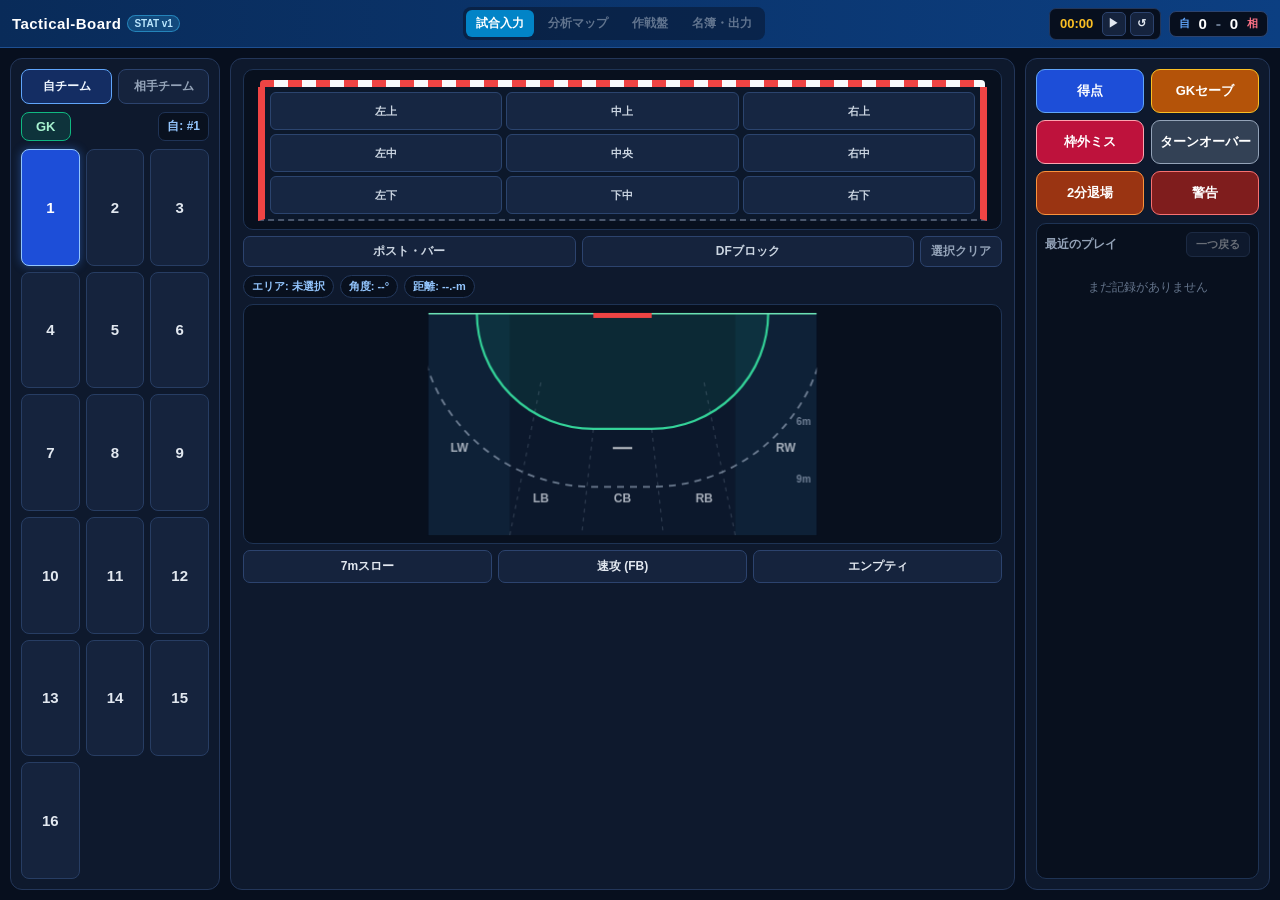
==== stat-test/index.html @ 08803226 "Update index.html" ====
<!DOCTYPE html>
<html lang="ja">
<head>
    <meta charset="UTF-8">
    <meta name="viewport" content="width=device-width, initial-scale=1.0, maximum-scale=1.0, user-scalable=no">
    <title>Tactical-Board STAT (Step 1)</title>
    <link rel="stylesheet" href="style.css?v=2">
</head>
<body>
    <!-- 上部ヘッダー（タブ枠・タイマー・スコア） -->
    <header class="top-header">
        <div class="brand-area">
            <span class="brand-title">Tactical-Board</span>
            <span class="brand-badge">STAT v1</span>
        </div>

        <nav class="mode-tabs" aria-label="画面切替">
            <button class="tab-btn active" data-tab="input">試合入力</button>
            <button class="tab-btn" data-tab="map" disabled title="ステップ2・3で実装予定">分析マップ</button>
            <button class="tab-btn" data-tab="tactics" disabled title="ステップ3で実装予定">作戦盤</button>
            <button class="tab-btn" data-tab="roster" disabled title="名簿・CSV出力">名簿・出力</button>
        </nav>

        <div class="hud-area">
            <div class="timer-box">
                <span id="timer-display" class="timer-text">00:00</span>
                <button id="btn-timer-toggle" class="hud-mini-btn" title="タイマー開始/一時停止">▶</button>
                <button id="btn-timer-reset" class="hud-mini-btn" title="タイマーリセット">↺</button>
            </div>
            <div class="score-box">
                <span class="score-team own">自</span>
                <span id="score-own" class="score-num">0</span>
                <span class="score-sep">-</span>
                <span id="score-opp" class="score-num">0</span>
                <span class="score-team opp">相</span>
            </div>
        </div>
    </header>

    <!-- メイン3分割ワークスペース -->
    <main class="workspace">
        <!-- 左パネル：チーム切替・GK・背番号 -->
        <section class="panel player-panel">
            <div class="team-switch">
                <button class="team-btn active own" data-team="own">自チーム</button>
                <button class="team-btn opp" data-team="opp">相手チーム</button>
            </div>

            <div class="player-sub-row">
                <button id="btn-select-gk" class="gk-btn">GK</button>
                <span id="selected-player-badge" class="selected-badge">選手: #1</span>
            </div>

            <div id="jersey-grid" class="jersey-grid" aria-label="背番号選択"></div>
        </section>

        <!-- 中央パネル：ゴール9分割＆パターンA 6m〜9m実測コート図 -->
        <section class="panel center-panel">
            <!-- 上段：ゴール9分割＆枠外・ブロック -->
            <div class="goal-section">
                <div class="goal-outer">
                    <div class="goal-post-left"></div>
                    <div class="goal-crossbar"></div>
                    <div class="goal-post-right"></div>
                    <div id="goal-grid" class="goal-grid" aria-label="ゴール9分割"></div>
                </div>
                <div class="goal-sub-actions">
                    <button class="sub-chip-btn" data-special-course="post">ポスト・バー</button>
                    <button class="sub-chip-btn" data-special-course="block">DFブロック</button>
                    <button class="sub-chip-btn clear-chip" id="btn-clear-selection">選択クリア</button>
                </div>
            </div>

            <!-- 下段：6m〜9m実測コート図（パターンA：LW・RWサイド重視） -->
            <div class="court-section">
                <div class="court-telemetry">
                    <span id="telemetry-zone" class="telemetry-pill">エリア: 未選択</span>
                    <span id="telemetry-angle" class="telemetry-pill">角度: --°</span>
                    <span id="telemetry-dist" class="telemetry-pill">距離: --.-m</span>
                </div>

                <div class="court-canvas-wrap">
                    <canvas id="shot-court-canvas"></canvas>
                </div>

                <div class="court-quick-row">
                    <button class="quick-zone-btn" data-quick-zone="7m">7mスロー</button>
                    <button class="quick-zone-btn" data-quick-zone="fastbreak">速攻 (FB)</button>
                    <button class="quick-zone-btn" data-quick-zone="empty">エンプティ</button>
                </div>
            </div>
        </section>

        <!-- 右パネル：結果確定＆直近プレイログ -->
        <section class="panel action-panel">
            <div class="result-grid">
                <button class="result-btn goal" data-result="goal">得点</button>
                <button class="result-btn save" data-result="save">GKセーブ</button>
                <button class="result-btn miss" data-result="miss">枠外ミス</button>
                <button class="result-btn turnover" data-result="turnover">ターンオーバー</button>
                <button class="result-btn two-min" data-result="2min">2分退場</button>
                <button class="result-btn warning" data-result="warning">警告</button>
            </div>

            <div class="log-box">
                <div class="log-header">
                    <span>最近のプレイ</span>
                    <button id="btn-undo" class="undo-btn">一つ戻る</button>
                </div>
                <ul id="play-log-list" class="play-log-list">
                    <li class="log-empty">まだ記録がありません</li>
                </ul>
            </div>
        </section>
    </main>

    <script src="app.js?v=2"></script>
</body>
</html>
---- stat-test/style.css ----
/* ==========================================
   ベース＆テーマ設定
========================================== */
:root {
    --bg-app: #070f1e;
    --bg-panel: #0e192d;
    --bg-card: #15233d;
    --border-subtle: #233659;
    --text-main: #f1f5f9;
    --text-muted: #94a3b8;
    --accent-own: #2563eb;
    --accent-own-glow: #3b82f6;
    --accent-opp: #e11d48;
    --accent-cyan: #06b6d4;
    --accent-green: #10b981;
    --accent-amber: #f59e0b;
}

* {
    box-sizing: border-box;
}

html, body {
    margin: 0;
    padding: 0;
    height: 100%;
    background-color: var(--bg-app);
    color: var(--text-main);
    font-family: -apple-system, BlinkMacSystemFont, "Hiragino Sans", "Segoe UI", Roboto, sans-serif;
    user-select: none;
    -webkit-user-select: none;
    -webkit-tap-highlight-color: transparent;
}

body {
    display: flex;
    flex-direction: column;
    overflow: hidden;
}

/* ==========================================
   上部ヘッダー
========================================== */
.top-header {
    height: 48px;
    flex-shrink: 0;
    background: linear-gradient(90deg, #092b59, #0c3f82);
    border-bottom: 1px solid #1e4f91;
    padding: 0 12px;
    display: flex;
    align-items: center;
    justify-content: space-between;
    gap: 8px;
}

.brand-area {
    display: flex;
    align-items: center;
    gap: 6px;
    flex-shrink: 0;
}

.brand-title {
    font-size: 15px;
    font-weight: 800;
    letter-spacing: 0.03em;
    color: #ffffff;
}

.brand-badge {
    font-size: 10px;
    font-weight: 700;
    padding: 2px 6px;
    border-radius: 999px;
    background: rgba(56, 189, 248, 0.2);
    border: 1px solid rgba(56, 189, 248, 0.5);
    color: #bae6fd;
}

.mode-tabs {
    display: flex;
    align-items: center;
    gap: 4px;
    background: rgba(7, 15, 30, 0.45);
    padding: 3px;
    border-radius: 8px;
}

.tab-btn {
    padding: 5px 10px;
    font-size: 12px;
    font-weight: 700;
    border: none;
    border-radius: 6px;
    background: transparent;
    color: #cbd5e1;
    cursor: pointer;
    white-space: nowrap;
}

.tab-btn.active {
    background: #0284c7;
    color: #ffffff;
}

.tab-btn:disabled {
    opacity: 0.45;
    cursor: not-allowed;
}

.hud-area {
    display: flex;
    align-items: center;
    gap: 8px;
    flex-shrink: 0;
}

.timer-box {
    display: flex;
    align-items: center;
    gap: 4px;
    background: #070f1e;
    border: 1px solid #233659;
    border-radius: 7px;
    padding: 3px 6px;
}

.timer-text {
    font-variant-numeric: tabular-nums;
    font-size: 13px;
    font-weight: 800;
    color: #fbbf24;
    min-width: 42px;
    text-align: center;
}

.hud-mini-btn {
    width: 24px;
    height: 24px;
    border: 1px solid #2c436e;
    border-radius: 5px;
    background: #15233d;
    color: #e2e8f0;
    font-size: 11px;
    font-weight: 700;
    cursor: pointer;
    padding: 0;
}

.hud-mini-btn.running {
    background: #b45309;
    border-color: #fbbf24;
    color: #ffffff;
}

.score-box {
    display: flex;
    align-items: center;
    gap: 5px;
    background: #070f1e;
    border: 1px solid #2c436e;
    border-radius: 7px;
    padding: 3px 9px;
}

.score-team {
    font-size: 11px;
    font-weight: 800;
}

.score-team.own { color: #60a5fa; }
.score-team.opp { color: #fb7185; }

.score-num {
    font-variant-numeric: tabular-nums;
    font-size: 15px;
    font-weight: 800;
    color: #ffffff;
    min-width: 16px;
    text-align: center;
}

.score-sep {
    color: #64748b;
    font-weight: 700;
}

/* ==========================================
   メイン3列ワークスペース（タブレット横画面）
========================================== */
.workspace {
    flex: 1;
    min-height: 0;
    display: grid;
    grid-template-columns: 210px minmax(0, 1fr) 245px;
    gap: 10px;
    padding: 10px;
}

.panel {
    min-height: 0;
    background-color: var(--bg-panel);
    border: 1px solid var(--border-subtle);
    border-radius: 12px;
    padding: 10px;
    display: flex;
    flex-direction: column;
    gap: 8px;
}

/* ==========================================
   左パネル：チーム切替＆背番号
========================================== */
.team-switch {
    display: grid;
    grid-template-columns: 1fr 1fr;
    gap: 6px;
    flex-shrink: 0;
}

.team-btn {
    padding: 8px 4px;
    border-radius: 8px;
    border: 1px solid #2c436e;
    background: var(--bg-card);
    color: var(--text-muted);
    font-size: 12px;
    font-weight: 700;
    cursor: pointer;
}

.team-btn.active.own {
    background: rgba(37, 99, 235, 0.28);
    border-color: #60a5fa;
    color: #eff6ff;
}

.team-btn.active.opp {
    background: rgba(225, 29, 72, 0.28);
    border-color: #fb7185;
    color: #fff1f2;
}

.player-sub-row {
    display: flex;
    align-items: center;
    justify-content: space-between;
    gap: 6px;
    flex-shrink: 0;
}

.gk-btn {
    padding: 6px 14px;
    border-radius: 8px;
    border: 1px solid #10b981;
    background: rgba(16, 185, 129, 0.16);
    color: #a7f3d0;
    font-size: 13px;
    font-weight: 800;
    cursor: pointer;
}

.gk-btn.active {
    background: #059669;
    color: #ffffff;
    box-shadow: 0 0 10px rgba(16, 185, 129, 0.45);
}

.selected-badge {
    font-size: 12px;
    font-weight: 700;
    color: #93c5fd;
    background: #09111f;
    border: 1px solid #1f3356;
    padding: 5px 8px;
    border-radius: 7px;
    white-space: nowrap;
}

.jersey-grid {
    flex: 1;
    min-height: 0;
    display: grid;
    grid-template-columns: repeat(3, 1fr);
    gap: 6px;
    align-content: stretch;
}

.jersey-btn {
    border-radius: 8px;
    border: 1px solid #273d63;
    background: var(--bg-card);
    color: #e2e8f0;
    font-size: 15px;
    font-weight: 800;
    cursor: pointer;
    display: flex;
    align-items: center;
    justify-content: center;
    min-height: 36px;
    transition: 0.1s;
}

.jersey-btn.active.own {
    background: #1d4ed8;
    border-color: #93c5fd;
    color: #ffffff;
    box-shadow: 0 0 10px rgba(59, 130, 246, 0.45);
}

.jersey-btn.active.opp {
    background: #be123c;
    border-color: #fda4af;
    color: #ffffff;
    box-shadow: 0 0 10px rgba(244, 63, 94, 0.45);
}

/* ==========================================
   中央パネル：ゴール9分割＆6m〜9mコート図
========================================== */
.center-panel {
    gap: 8px;
    padding: 10px 12px;
}

.goal-section {
    flex: 0 0 auto;
    display: flex;
    flex-direction: column;
    gap: 6px;
}

.goal-outer {
    position: relative;
    background: #08101e;
    border: 1px solid #1e3354;
    border-radius: 10px;
    padding: 10px 14px 8px 14px;
}

/* ゴール枠の視覚表現（赤白ストライプ風フレーム） */
.goal-crossbar {
    height: 7px;
    border-radius: 4px 4px 0 0;
    background: repeating-linear-gradient(
        90deg,
        #ef4444 0px,
        #ef4444 14px,
        #f8fafc 14px,
        #f8fafc 28px
    );
    margin: 0 2px;
}

.goal-frame-body {
    display: flex;
    border-left: 7px solid #ef4444;
    border-right: 7px solid #ef4444;
    border-bottom: 2px dashed rgba(148, 163, 184, 0.45);
    background: rgba(15, 28, 51, 0.65);
}

.goal-grid {
    flex: 1;
    display: grid;
    grid-template-columns: repeat(3, 1fr);
    grid-template-rows: repeat(3, 38px);
    gap: 4px;
    padding: 5px;
}

.goal-cell-btn {
    border-radius: 6px;
    border: 1px solid #2b446e;
    background: rgba(24, 41, 71, 0.85);
    color: #cbd5e1;
    font-size: 11px;
    font-weight: 700;
    cursor: pointer;
    transition: 0.1s;
}

.goal-cell-btn.active {
    background: #06b6d4;
    border-color: #a5f3fc;
    color: #04131c;
    font-weight: 800;
    box-shadow: 0 0 12px rgba(6, 182, 212, 0.55);
}

.goal-sub-actions {
    display: flex;
    gap: 6px;
}

.sub-chip-btn {
    flex: 1;
    padding: 6px 8px;
    border-radius: 7px;
    border: 1px solid #2c436e;
    background: var(--bg-card);
    color: #cbd5e1;
    font-size: 12px;
    font-weight: 700;
    cursor: pointer;
}

.sub-chip-btn.active {
    background: #7c3aed;
    border-color: #c4b5fd;
    color: #ffffff;
}

.sub-chip-btn.clear-chip {
    flex: 0 0 auto;
    padding: 6px 10px;
    color: #94a3b8;
}

/* 6m〜9m実測コート図エリア */
.court-section {
    flex: 1;
    min-height: 0;
    display: flex;
    flex-direction: column;
    gap: 6px;
}

.court-telemetry {
    display: flex;
    flex-wrap: wrap;
    gap: 6px;
    flex-shrink: 0;
}

.telemetry-pill {
    font-size: 11px;
    font-weight: 700;
    font-variant-numeric: tabular-nums;
    padding: 3px 8px;
    border-radius: 999px;
    background: #08101e;
    border: 1px solid #23385c;
    color: #93c5fd;
}

.court-canvas-wrap {
    flex: 1;
    min-height: 0;
    width: 100%;
    max-height: 240px; /* ← コンパクトにする高さ上限（好みに応じて200〜260pxで調整可） */
    position: relative;
    background: #08101e;
    border: 1px solid #1e3354;
    border-radius: 10px;
    overflow: hidden;
    display: flex;
    align-items: center;
    justify-content: center;
}

#shot-court-canvas {
    width: 100%;
    height: 100%;
    touch-action: none;
    cursor: crosshair;
    display: block;
}

.court-quick-row {
    display: grid;
    grid-template-columns: repeat(3, 1fr);
    gap: 6px;
    flex-shrink: 0;
}

.quick-zone-btn {
    padding: 7px 6px;
    border-radius: 7px;
    border: 1px solid #2c436e;
    background: var(--bg-card);
    color: #e2e8f0;
    font-size: 12px;
    font-weight: 700;
    cursor: pointer;
}

.quick-zone-btn.active {
    background: #0284c7;
    border-color: #7dd3fc;
    color: #ffffff;
}

/* ==========================================
   右パネル：結果ボタン＆直近プレイログ
========================================== */
.result-grid {
    display: grid;
    grid-template-columns: 1fr 1fr;
    gap: 7px;
    flex-shrink: 0;
}

.result-btn {
    padding: 12px 6px;
    border-radius: 9px;
    border: 1px solid transparent;
    font-size: 13px;
    font-weight: 800;
    color: #ffffff;
    cursor: pointer;
    transition: transform 0.06s, filter 0.12s;
}

.result-btn:active {
    transform: scale(0.97);
}

.result-btn.goal {
    background: #1d4ed8;
    border-color: #60a5fa;
}

.result-btn.save {
    background: #b45309;
    border-color: #fbbf24;
}

.result-btn.miss {
    background: #be123c;
    border-color: #fda4af;
}

.result-btn.turnover {
    background: #334155;
    border-color: #94a3b8;
}

.result-btn.two-min {
    background: #9a3412;
    border-color: #fb923c;
}

.result-btn.warning {
    background: #7f1d1d;
    border-color: #f87171;
}

.log-box {
    flex: 1;
    min-height: 0;
    background: #08101e;
    border: 1px solid #1e3354;
    border-radius: 10px;
    padding: 8px;
    display: flex;
    flex-direction: column;
    gap: 6px;
}

.log-header {
    display: flex;
    align-items: center;
    justify-content: space-between;
    font-size: 12px;
    font-weight: 700;
    color: var(--text-muted);
    flex-shrink: 0;
}

.undo-btn {
    padding: 4px 9px;
    border-radius: 6px;
    border: 1px solid #3b527a;
    background: #182744;
    color: #f8fafc;
    font-size: 11px;
    font-weight: 700;
    cursor: pointer;
}

.undo-btn:disabled {
    opacity: 0.4;
    cursor: not-allowed;
}

.play-log-list {
    list-style: none;
    margin: 0;
    padding: 0;
    flex: 1;
    min-height: 0;
    overflow-y: auto;
    display: flex;
    flex-direction: column;
    gap: 5px;
}

.log-empty {
    font-size: 12px;
    color: #64748b;
    text-align: center;
    padding: 16px 6px;
}

.log-item {
    background: #111e36;
    border: 1px solid #22375c;
    border-left: 4px solid #3b82f6;
    border-radius: 6px;
    padding: 6px 8px;
    font-size: 11px;
    line-height: 1.35;
}

.log-item.opp {
    border-left-color: #f43f5e;
}

.log-item-top {
    display: flex;
    justify-content: space-between;
    font-weight: 800;
    color: #f8fafc;
}

.log-item-sub {
    color: #94a3b8;
    font-size: 10px;
    margin-top: 2px;
}

/* ==========================================
   学校用タブレット（縦画面・狭幅画面）レスポンシブ対応
========================================== */
@media (max-width: 900px), (orientation: portrait) and (max-width: 1024px) {
    body {
        overflow: auto;
        height: auto;
        min-height: 100vh;
    }

    .top-header {
        height: auto;
        flex-wrap: wrap;
        padding: 6px 10px;
    }

    .mode-tabs {
        order: 3;
        width: 100%;
        justify-content: space-between;
    }

    .tab-btn {
        flex: 1;
        padding: 6px 4px;
        font-size: 11px;
    }

    .workspace {
        display: flex;
        flex-direction: column;
        padding: 8px;
        gap: 8px;
    }

    .panel {
        padding: 8px;
    }

    .jersey-grid {
        grid-template-columns: repeat(8, 1fr);
        gap: 5px;
    }

    .jersey-btn {
        min-height: 34px;
        font-size: 13px;
    }

    .goal-grid {
        grid-template-rows: repeat(3, 34px);
    }

    .court-canvas-wrap {
        height: 230px;
        flex: none;
    }

    .result-grid {
        grid-template-columns: repeat(3, 1fr);
        gap: 6px;
    }

    .result-btn {
        padding: 10px 4px;
        font-size: 12px;
    }

    .play-log-list {
        max-height: 150px;
    }
}
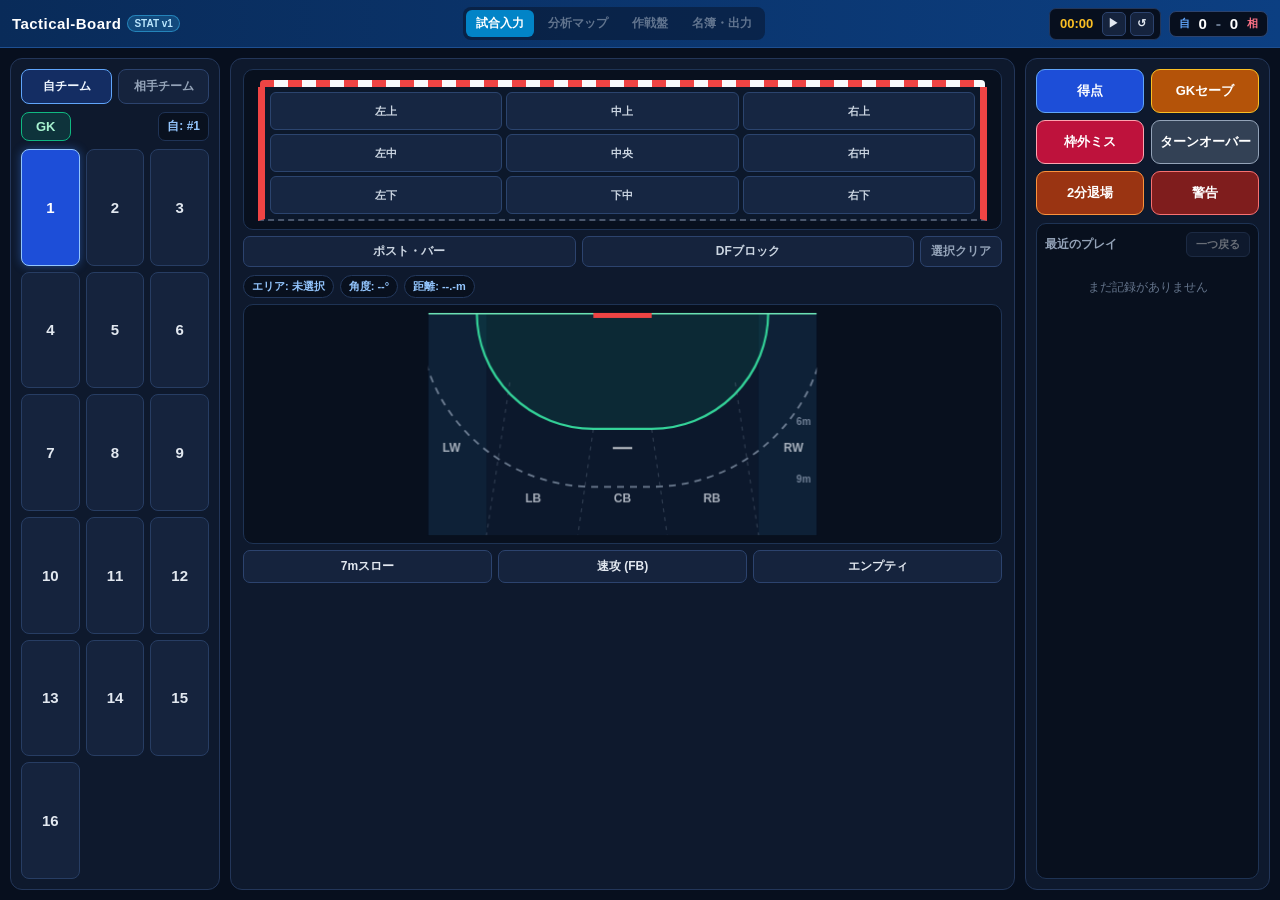
==== commit e336800a: "Update index.html" ====
--- a/stat-test/index.html
+++ b/stat-test/index.html
@@ -4,7 +4,7 @@
     <meta charset="UTF-8">
     <meta name="viewport" content="width=device-width, initial-scale=1.0, maximum-scale=1.0, user-scalable=no">
     <title>Tactical-Board STAT (Step 1)</title>
-    <link rel="stylesheet" href="style.css?v=2">
+    <link rel="stylesheet" href="style.css?v=3">
 </head>
 <body>
     <!-- 上部ヘッダー（タブ枠・タイマー・スコア） -->
@@ -114,6 +114,6 @@
         </section>
     </main>
 
-    <script src="app.js?v=2"></script>
+    <script src="app.js?v=3"></script>
 </body>
 </html>
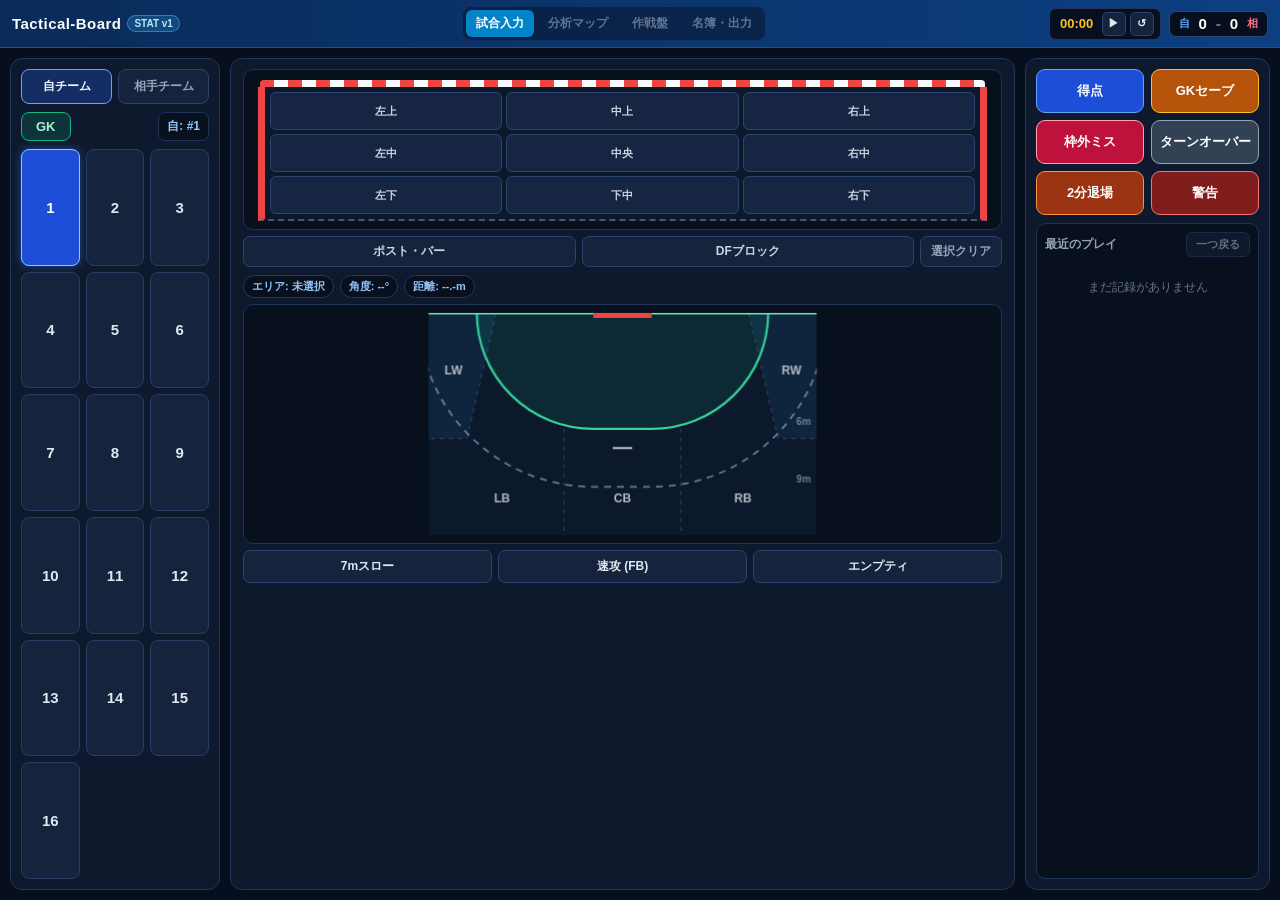
==== commit 683fc945: "Update index.html" ====
--- a/stat-test/index.html
+++ b/stat-test/index.html
@@ -4,7 +4,7 @@
     <meta charset="UTF-8">
     <meta name="viewport" content="width=device-width, initial-scale=1.0, maximum-scale=1.0, user-scalable=no">
     <title>Tactical-Board STAT (Step 1)</title>
-    <link rel="stylesheet" href="style.css?v=3">
+    <link rel="stylesheet" href="style.css?v=4">
 </head>
 <body>
     <!-- 上部ヘッダー（タブ枠・タイマー・スコア） -->
@@ -114,6 +114,6 @@
         </section>
     </main>
 
-    <script src="app.js?v=3"></script>
+    <script src="app.js?v=4"></script>
 </body>
 </html>
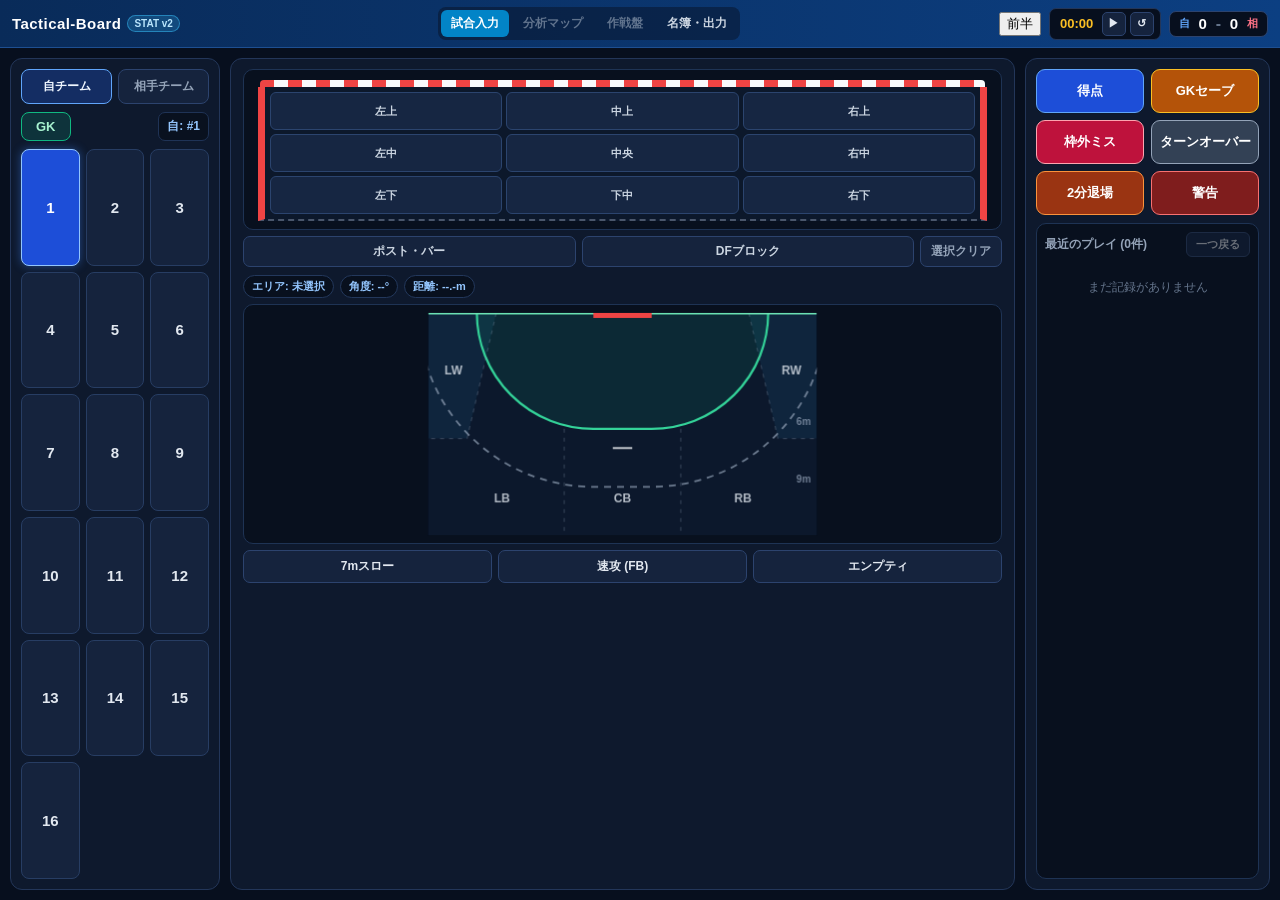
==== commit bd34bca9: "Update index.html" ====
--- a/stat-test/index.html
+++ b/stat-test/index.html
@@ -3,25 +3,26 @@
 <head>
     <meta charset="UTF-8">
     <meta name="viewport" content="width=device-width, initial-scale=1.0, maximum-scale=1.0, user-scalable=no">
-    <title>Tactical-Board STAT (Step 1)</title>
-    <link rel="stylesheet" href="style.css?v=4">
+    <title>Tactical-Board STAT (Step 2)</title>
+    <link rel="stylesheet" href="style.css?v=5">
 </head>
 <body>
-    <!-- 上部ヘッダー（タブ枠・タイマー・スコア） -->
+    <!-- 上部ヘッダー（タブ・タイマー・前後半・スコア） -->
     <header class="top-header">
         <div class="brand-area">
             <span class="brand-title">Tactical-Board</span>
-            <span class="brand-badge">STAT v1</span>
+            <span class="brand-badge">STAT v2</span>
         </div>
 
         <nav class="mode-tabs" aria-label="画面切替">
             <button class="tab-btn active" data-tab="input">試合入力</button>
-            <button class="tab-btn" data-tab="map" disabled title="ステップ2・3で実装予定">分析マップ</button>
+            <button class="tab-btn" data-tab="map" disabled title="ステップ3で実装予定">分析マップ</button>
             <button class="tab-btn" data-tab="tactics" disabled title="ステップ3で実装予定">作戦盤</button>
-            <button class="tab-btn" data-tab="roster" disabled title="名簿・CSV出力">名簿・出力</button>
+            <button class="tab-btn" data-tab="roster">名簿・出力</button>
         </nav>
 
         <div class="hud-area">
+            <button id="btn-half-toggle" class="half-badge-btn" title="前半/後半の切替">前半</button>
             <div class="timer-box">
                 <span id="timer-display" class="timer-text">00:00</span>
                 <button id="btn-timer-toggle" class="hud-mini-btn" title="タイマー開始/一時停止">▶</button>
@@ -37,8 +38,8 @@
         </div>
     </header>
 
-    <!-- メイン3分割ワークスペース -->
-    <main class="workspace">
+    <!-- タブ1：試合入力ワークスペース -->
+    <main id="view-input" class="workspace">
         <!-- 左パネル：チーム切替・GK・背番号 -->
         <section class="panel player-panel">
             <div class="team-switch">
@@ -48,20 +49,18 @@
 
             <div class="player-sub-row">
                 <button id="btn-select-gk" class="gk-btn">GK</button>
-                <span id="selected-player-badge" class="selected-badge">選手: #1</span>
+                <span id="selected-player-badge" class="selected-badge">自: #1</span>
             </div>
 
             <div id="jersey-grid" class="jersey-grid" aria-label="背番号選択"></div>
         </section>
 
-        <!-- 中央パネル：ゴール9分割＆パターンA 6m〜9m実測コート図 -->
+        <!-- 中央パネル：ゴール9分割＆6m〜9m実測コート図 -->
         <section class="panel center-panel">
             <!-- 上段：ゴール9分割＆枠外・ブロック -->
             <div class="goal-section">
                 <div class="goal-outer">
-                    <div class="goal-post-left"></div>
                     <div class="goal-crossbar"></div>
-                    <div class="goal-post-right"></div>
                     <div id="goal-grid" class="goal-grid" aria-label="ゴール9分割"></div>
                 </div>
                 <div class="goal-sub-actions">
@@ -71,7 +70,7 @@
                 </div>
             </div>
 
-            <!-- 下段：6m〜9m実測コート図（パターンA：LW・RWサイド重視） -->
+            <!-- 下段：6m〜9m実測コート図（LW/RWコーナー配置・LB/CB/RB広め） -->
             <div class="court-section">
                 <div class="court-telemetry">
                     <span id="telemetry-zone" class="telemetry-pill">エリア: 未選択</span>
@@ -104,7 +103,7 @@
 
             <div class="log-box">
                 <div class="log-header">
-                    <span>最近のプレイ</span>
+                    <span>最近のプレイ (<span id="log-count">0</span>件)</span>
                     <button id="btn-undo" class="undo-btn">一つ戻る</button>
                 </div>
                 <ul id="play-log-list" class="play-log-list">
@@ -114,6 +113,79 @@
         </section>
     </main>
 
-    <script src="app.js?v=4"></script>
+    <!-- タブ4：名簿・CSV出力・データ管理 -->
+    <section id="view-roster" class="roster-workspace" style="display: none;">
+        <div class="roster-grid-layout">
+            <!-- 左カード：試合情報＆CSV出力＆リセット -->
+            <div class="panel roster-side-card">
+                <div class="card-title-row">
+                    <h2>試合情報・データ出力</h2>
+                    <span class="autosave-badge" id="autosave-status">自動保存ON</span>
+                </div>
+
+                <div class="form-group">
+                    <label for="match-title-input">大会・試合名</label>
+                    <input type="text" id="match-title-input" class="text-input" placeholder="例：練習試合 / 県大会1回戦">
+                </div>
+
+                <div class="form-group">
+                    <label for="match-opponent-input">対戦相手チーム名</label>
+                    <input type="text" id="match-opponent-input" class="text-input" placeholder="例：〇〇高校">
+                </div>
+
+                <div class="summary-stats-box">
+                    <div class="stat-mini">
+                        <span class="stat-mini-label">総記録数</span>
+                        <span class="stat-mini-val" id="summary-total-logs">0 件</span>
+                    </div>
+                    <div class="stat-mini">
+                        <span class="stat-mini-label">現在スコア</span>
+                        <span class="stat-mini-val" id="summary-score">0 - 0</span>
+                    </div>
+                </div>
+
+                <button id="btn-export-csv" class="btn-primary-full">
+                    ↓ Excel用 CSVをダウンロード
+                </button>
+                <p class="helper-note">※UTF-8 (BOM付) で出力されるため、Excelでそのまま文字化けせず開けます。</p>
+
+                <hr class="card-divider">
+
+                <div class="danger-zone">
+                    <div class="danger-title">試合データのリセット</div>
+                    <button id="btn-reset-match" class="btn-danger-outline">
+                        🗑 記録・スコアをリセット（名簿は維持）
+                    </button>
+                </div>
+            </div>
+
+            <!-- 右カード：選手名簿登録 -->
+            <div class="panel roster-main-card">
+                <div class="card-title-row">
+                    <h2>選手名簿登録（1〜18番）</h2>
+                    <div class="roster-team-tabs">
+                        <button class="roster-team-btn active own" data-roster-team="own">自チーム名簿</button>
+                        <button class="roster-team-btn opp" data-roster-team="opp">相手チーム名簿</button>
+                    </div>
+                </div>
+                <p class="helper-note" style="margin-top: 0;">登録した選手名は「試合入力」の背番号ボタンに自動反映され、Tactical-Boardとも共有されます。</p>
+
+                <div class="roster-table-wrap">
+                    <table class="roster-table">
+                        <thead>
+                            <tr>
+                                <th style="width: 56px;">番号</th>
+                                <th>選手名（表示名・フルネーム）</th>
+                                <th style="width: 110px;">ポジション</th>
+                            </tr>
+                        </thead>
+                        <tbody id="roster-tbody"></tbody>
+                    </table>
+                </div>
+            </div>
+        </div>
+    </section>
+
+    <script src="app.js?v=5"></script>
 </body>
 </html>
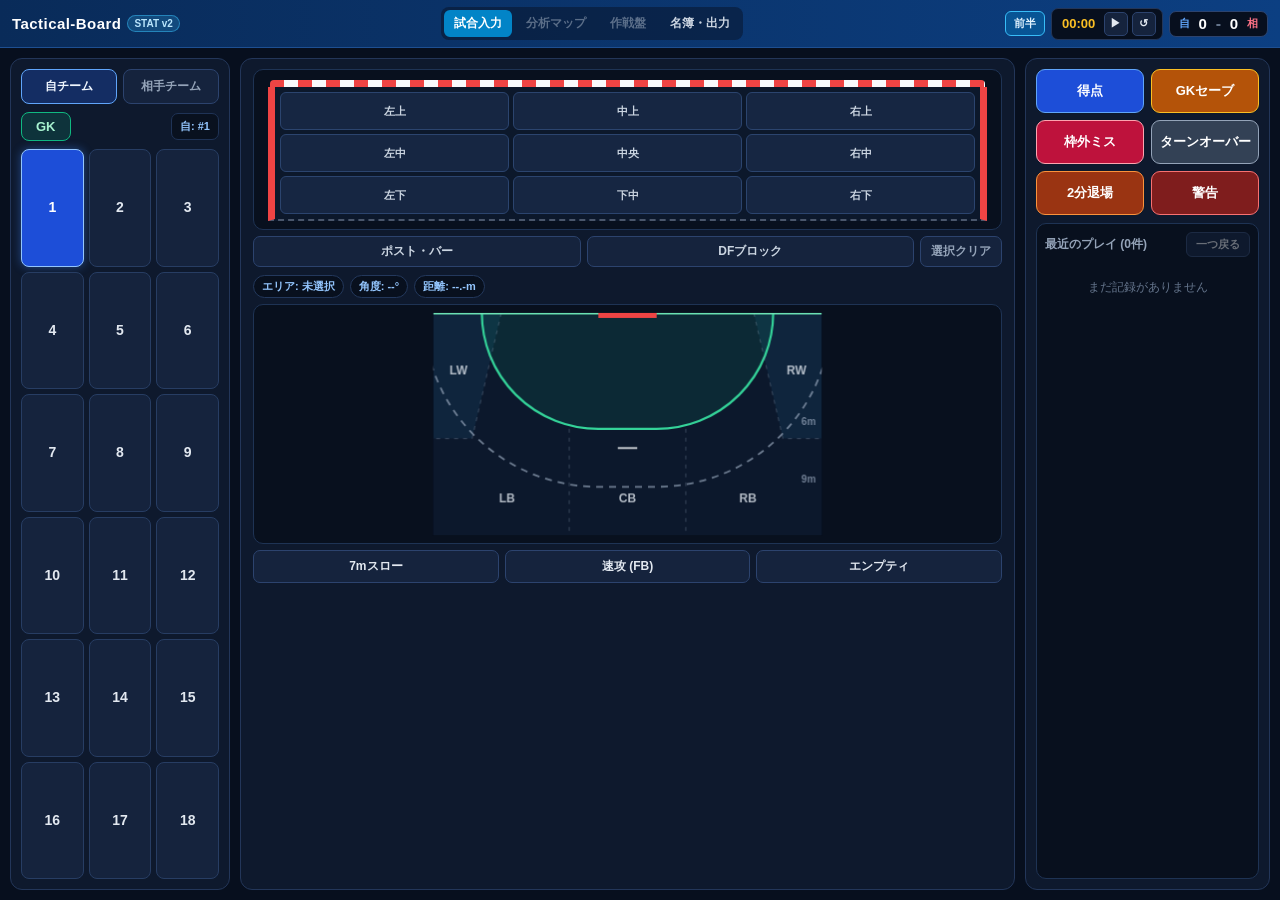
==== commit 78ba5fdf: "Update index.html" ====
--- a/stat-test/index.html
+++ b/stat-test/index.html
@@ -3,8 +3,13 @@
 <head>
     <meta charset="UTF-8">
     <meta name="viewport" content="width=device-width, initial-scale=1.0, maximum-scale=1.0, user-scalable=no">
+    <meta http-equiv="Cache-Control" content="no-cache, no-store, must-revalidate">
+    <meta http-equiv="Pragma" content="no-cache">
+    <meta http-equiv="Expires" content="0">
     <title>Tactical-Board STAT (Step 2)</title>
-    <link rel="stylesheet" href="style.css?v=5">
+    <script>
+        document.write('<link rel="stylesheet" href="style.css?t=' + Date.now() + '">');
+    </script>
 </head>
 <body>
     <!-- 上部ヘッダー（タブ・タイマー・前後半・スコア） -->
@@ -186,6 +191,8 @@
         </div>
     </section>
 
-    <script src="app.js?v=5"></script>
+    <script>
+        document.write('<script src="app.js?t=' + Date.now() + '"><\/script>');
+    </script>
 </body>
 </html>
--- a/stat-test/style.css
+++ b/stat-test/style.css
@@ -9,7 +9,6 @@
     --text-main: #f1f5f9;
     --text-muted: #94a3b8;
     --accent-own: #2563eb;
-    --accent-own-glow: #3b82f6;
     --accent-opp: #e11d48;
     --accent-cyan: #06b6d4;
     --accent-green: #10b981;
@@ -104,15 +103,32 @@
 }
 
 .tab-btn:disabled {
-    opacity: 0.45;
+    opacity: 0.42;
     cursor: not-allowed;
 }
 
 .hud-area {
     display: flex;
     align-items: center;
-    gap: 8px;
+    gap: 6px;
     flex-shrink: 0;
+}
+
+.half-badge-btn {
+    padding: 4px 8px;
+    border-radius: 6px;
+    border: 1px solid #38bdf8;
+    background: rgba(2, 132, 199, 0.35);
+    color: #e0f2fe;
+    font-size: 11px;
+    font-weight: 800;
+    cursor: pointer;
+}
+
+.half-badge-btn.second {
+    border-color: #f59e0b;
+    background: rgba(180, 83, 9, 0.45);
+    color: #fef3c7;
 }
 
 .timer-box {
@@ -186,13 +202,13 @@
 }
 
 /* ==========================================
-   メイン3列ワークスペース（タブレット横画面）
+   メイン3列ワークスペース（試合入力）
 ========================================== */
 .workspace {
     flex: 1;
     min-height: 0;
     display: grid;
-    grid-template-columns: 210px minmax(0, 1fr) 245px;
+    grid-template-columns: 220px minmax(0, 1fr) 245px;
     gap: 10px;
     padding: 10px;
 }
@@ -209,7 +225,7 @@
 }
 
 /* ==========================================
-   左パネル：チーム切替＆背番号
+   左パネル：チーム切替＆背番号（1〜18）
 ========================================== */
 .team-switch {
     display: grid;
@@ -267,7 +283,7 @@
 }
 
 .selected-badge {
-    font-size: 12px;
+    font-size: 11px;
     font-weight: 700;
     color: #93c5fd;
     background: #09111f;
@@ -275,6 +291,9 @@
     padding: 5px 8px;
     border-radius: 7px;
     white-space: nowrap;
+    overflow: hidden;
+    text-overflow: ellipsis;
+    max-width: 135px;
 }
 
 .jersey-grid {
@@ -282,7 +301,7 @@
     min-height: 0;
     display: grid;
     grid-template-columns: repeat(3, 1fr);
-    gap: 6px;
+    gap: 5px;
     align-content: stretch;
 }
 
@@ -291,14 +310,36 @@
     border: 1px solid #273d63;
     background: var(--bg-card);
     color: #e2e8f0;
-    font-size: 15px;
-    font-weight: 800;
-    cursor: pointer;
-    display: flex;
+    cursor: pointer;
+    display: flex;
+    flex-direction: column;
     align-items: center;
     justify-content: center;
     min-height: 36px;
+    padding: 2px;
     transition: 0.1s;
+    overflow: hidden;
+}
+
+.jersey-num {
+    font-size: 14px;
+    font-weight: 800;
+    line-height: 1.1;
+}
+
+.jersey-name {
+    font-size: 9px;
+    color: #94a3b8;
+    line-height: 1.1;
+    margin-top: 2px;
+    max-width: 100%;
+    white-space: nowrap;
+    overflow: hidden;
+    text-overflow: ellipsis;
+}
+
+.jersey-btn.active .jersey-name {
+    color: #e0f2fe;
 }
 
 .jersey-btn.active.own {
@@ -338,7 +379,6 @@
     padding: 10px 14px 8px 14px;
 }
 
-/* ゴール枠の視覚表現（赤白ストライプ風フレーム） */
 .goal-crossbar {
     height: 7px;
     border-radius: 4px 4px 0 0;
@@ -417,7 +457,6 @@
     color: #94a3b8;
 }
 
-/* 6m〜9m実測コート図エリア */
 .court-section {
     flex: 1;
     min-height: 0;
@@ -448,7 +487,7 @@
     flex: 1;
     min-height: 0;
     width: 100%;
-    max-height: 240px; /* ← コンパクトにする高さ上限（好みに応じて200〜260pxで調整可） */
+    max-height: 240px;
     position: relative;
     background: #08101e;
     border: 1px solid #1e3354;
@@ -516,35 +555,12 @@
     transform: scale(0.97);
 }
 
-.result-btn.goal {
-    background: #1d4ed8;
-    border-color: #60a5fa;
-}
-
-.result-btn.save {
-    background: #b45309;
-    border-color: #fbbf24;
-}
-
-.result-btn.miss {
-    background: #be123c;
-    border-color: #fda4af;
-}
-
-.result-btn.turnover {
-    background: #334155;
-    border-color: #94a3b8;
-}
-
-.result-btn.two-min {
-    background: #9a3412;
-    border-color: #fb923c;
-}
-
-.result-btn.warning {
-    background: #7f1d1d;
-    border-color: #f87171;
-}
+.result-btn.goal { background: #1d4ed8; border-color: #60a5fa; }
+.result-btn.save { background: #b45309; border-color: #fbbf24; }
+.result-btn.miss { background: #be123c; border-color: #fda4af; }
+.result-btn.turnover { background: #334155; border-color: #94a3b8; }
+.result-btn.two-min { background: #9a3412; border-color: #fb923c; }
+.result-btn.warning { background: #7f1d1d; border-color: #f87171; }
 
 .log-box {
     flex: 1;
@@ -628,6 +644,238 @@
     color: #94a3b8;
     font-size: 10px;
     margin-top: 2px;
+}
+
+/* ==========================================
+   タブ4：名簿・CSV出力・データ管理画面
+========================================== */
+.roster-workspace {
+    flex: 1;
+    min-height: 0;
+    padding: 10px;
+    overflow-y: auto;
+}
+
+.roster-grid-layout {
+    max-width: 1160px;
+    margin: 0 auto;
+    height: 100%;
+    display: grid;
+    grid-template-columns: 360px minmax(0, 1fr);
+    gap: 12px;
+}
+
+.card-title-row {
+    display: flex;
+    align-items: center;
+    justify-content: space-between;
+    gap: 8px;
+}
+
+.card-title-row h2 {
+    margin: 0;
+    font-size: 15px;
+    font-weight: 800;
+    color: #ffffff;
+}
+
+.autosave-badge {
+    font-size: 10px;
+    font-weight: 700;
+    padding: 3px 8px;
+    border-radius: 999px;
+    background: rgba(16, 185, 129, 0.18);
+    border: 1px solid #10b981;
+    color: #6ee7b7;
+}
+
+.form-group {
+    display: flex;
+    flex-direction: column;
+    gap: 5px;
+}
+
+.form-group label {
+    font-size: 12px;
+    font-weight: 700;
+    color: var(--text-muted);
+}
+
+.text-input {
+    width: 100%;
+    padding: 9px 10px;
+    border-radius: 8px;
+    border: 1px solid #2c436e;
+    background: #08101e;
+    color: #ffffff;
+    font-size: 13px;
+    user-select: text;
+    -webkit-user-select: text;
+}
+
+.text-input:focus {
+    outline: none;
+    border-color: #38bdf8;
+}
+
+.summary-stats-box {
+    display: grid;
+    grid-template-columns: 1fr 1fr;
+    gap: 8px;
+    background: #08101e;
+    border: 1px solid #1e3354;
+    border-radius: 9px;
+    padding: 10px;
+}
+
+.stat-mini {
+    display: flex;
+    flex-direction: column;
+    gap: 3px;
+}
+
+.stat-mini-label {
+    font-size: 11px;
+    color: var(--text-muted);
+}
+
+.stat-mini-val {
+    font-size: 16px;
+    font-weight: 800;
+    color: #38bdf8;
+}
+
+.btn-primary-full {
+    width: 100%;
+    padding: 12px;
+    border-radius: 9px;
+    border: 1px solid #34d399;
+    background: #059669;
+    color: #ffffff;
+    font-size: 14px;
+    font-weight: 800;
+    cursor: pointer;
+}
+
+.btn-primary-full:active {
+    transform: scale(0.98);
+}
+
+.helper-note {
+    margin: 0;
+    font-size: 11px;
+    color: var(--text-muted);
+    line-height: 1.4;
+}
+
+.card-divider {
+    border: none;
+    border-top: 1px solid #1e3354;
+    margin: 4px 0;
+}
+
+.danger-zone {
+    display: flex;
+    flex-direction: column;
+    gap: 6px;
+}
+
+.danger-title {
+    font-size: 12px;
+    font-weight: 700;
+    color: #fda4af;
+}
+
+.btn-danger-outline {
+    width: 100%;
+    padding: 10px;
+    border-radius: 8px;
+    border: 1px solid #e11d48;
+    background: rgba(225, 29, 72, 0.14);
+    color: #fecdd3;
+    font-size: 12px;
+    font-weight: 700;
+    cursor: pointer;
+}
+
+.roster-team-tabs {
+    display: flex;
+    gap: 6px;
+}
+
+.roster-team-btn {
+    padding: 6px 12px;
+    border-radius: 7px;
+    border: 1px solid #2c436e;
+    background: var(--bg-card);
+    color: var(--text-muted);
+    font-size: 12px;
+    font-weight: 700;
+    cursor: pointer;
+}
+
+.roster-team-btn.active.own {
+    background: #1d4ed8;
+    border-color: #93c5fd;
+    color: #ffffff;
+}
+
+.roster-team-btn.active.opp {
+    background: #be123c;
+    border-color: #fda4af;
+    color: #ffffff;
+}
+
+.roster-table-wrap {
+    flex: 1;
+    min-height: 0;
+    overflow-y: auto;
+    border: 1px solid #1e3354;
+    border-radius: 9px;
+    background: #08101e;
+}
+
+.roster-table {
+    width: 100%;
+    border-collapse: collapse;
+    font-size: 13px;
+}
+
+.roster-table th {
+    position: sticky;
+    top: 0;
+    background: #13223d;
+    color: #cbd5e1;
+    font-size: 11px;
+    font-weight: 700;
+    text-align: left;
+    padding: 8px 10px;
+    border-bottom: 1px solid #233659;
+    z-index: 1;
+}
+
+.roster-table td {
+    padding: 6px 10px;
+    border-bottom: 1px solid #172744;
+}
+
+.roster-num-cell {
+    font-weight: 800;
+    color: #93c5fd;
+    text-align: center;
+}
+
+.roster-name-input,
+.roster-pos-select {
+    width: 100%;
+    padding: 6px 8px;
+    border-radius: 6px;
+    border: 1px solid #273d63;
+    background: #0f1b30;
+    color: #ffffff;
+    font-size: 13px;
+    user-select: text;
+    -webkit-user-select: text;
 }
 
 /* ==========================================
@@ -670,13 +918,12 @@
     }
 
     .jersey-grid {
-        grid-template-columns: repeat(8, 1fr);
+        grid-template-columns: repeat(6, 1fr);
         gap: 5px;
     }
 
     .jersey-btn {
-        min-height: 34px;
-        font-size: 13px;
+        min-height: 36px;
     }
 
     .goal-grid {
@@ -684,7 +931,8 @@
     }
 
     .court-canvas-wrap {
-        height: 230px;
+        height: 220px;
+        max-height: 220px;
         flex: none;
     }
 
@@ -701,4 +949,14 @@
     .play-log-list {
         max-height: 150px;
     }
-}
+
+    .roster-grid-layout {
+        display: flex;
+        flex-direction: column;
+        height: auto;
+    }
+
+    .roster-table-wrap {
+        max-height: 420px;
+    }
+}
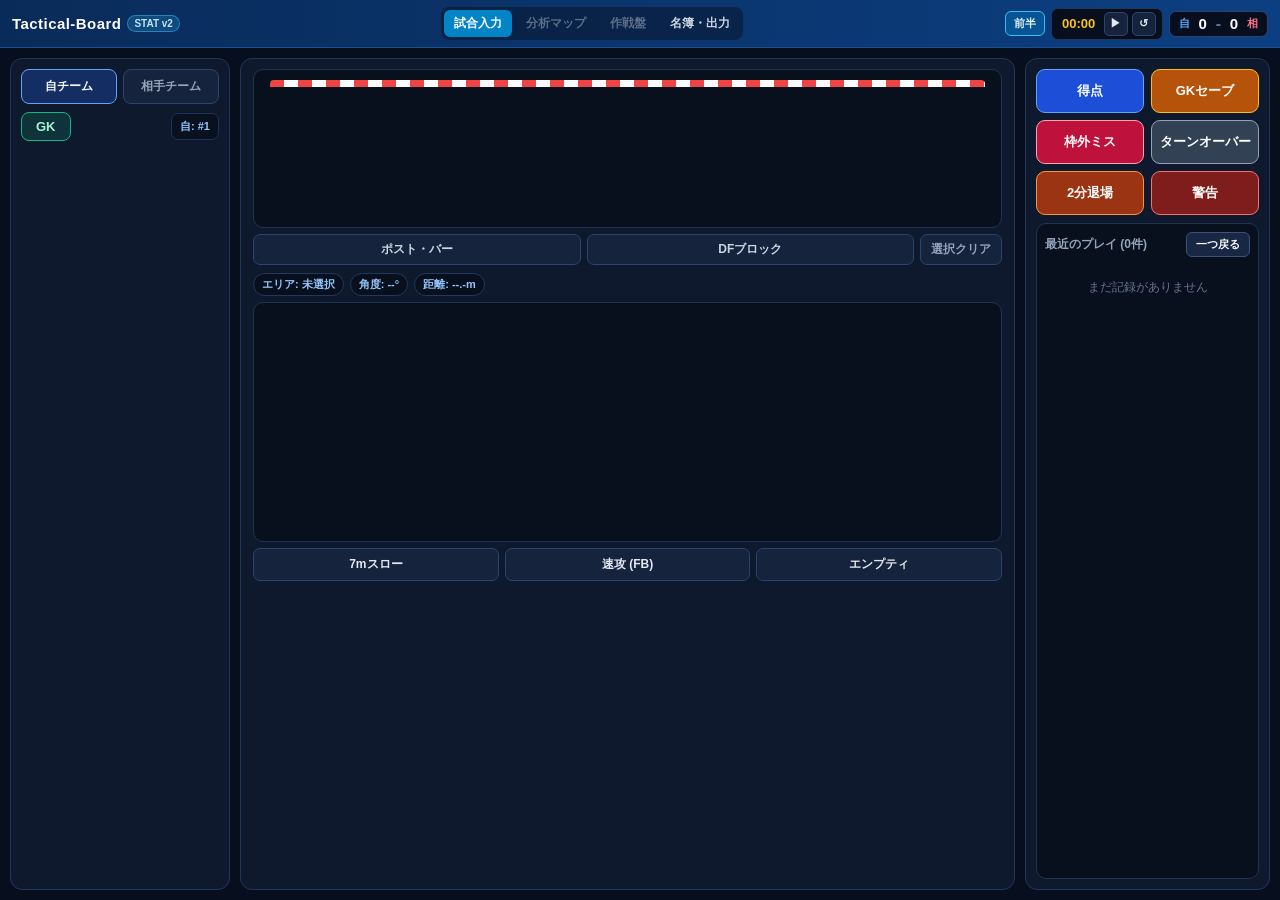
==== commit 1378b457: "Update index.html" ====
--- a/stat-test/index.html
+++ b/stat-test/index.html
@@ -7,9 +7,7 @@
     <meta http-equiv="Pragma" content="no-cache">
     <meta http-equiv="Expires" content="0">
     <title>Tactical-Board STAT (Step 2)</title>
-    <script>
-        document.write('<link rel="stylesheet" href="style.css?t=' + Date.now() + '">');
-    </script>
+    <link id="dynamic-css" rel="stylesheet" href="style.css">
 </head>
 <body>
     <!-- 上部ヘッダー（タブ・タイマー・前後半・スコア） -->
@@ -192,7 +190,15 @@
     </section>
 
     <script>
-        document.write('<script src="app.js?t=' + Date.now() + '"><\/script>');
+        (function() {
+            const v = Date.now();
+            const cssLink = document.getElementById('dynamic-css');
+            if (cssLink) cssLink.href = 'style.css?v=' + v;
+
+            const s = document.createElement('script');
+            s.src = 'app.js?v=' + v;
+            document.body.appendChild(s);
+        })();
     </script>
 </body>
 </html>
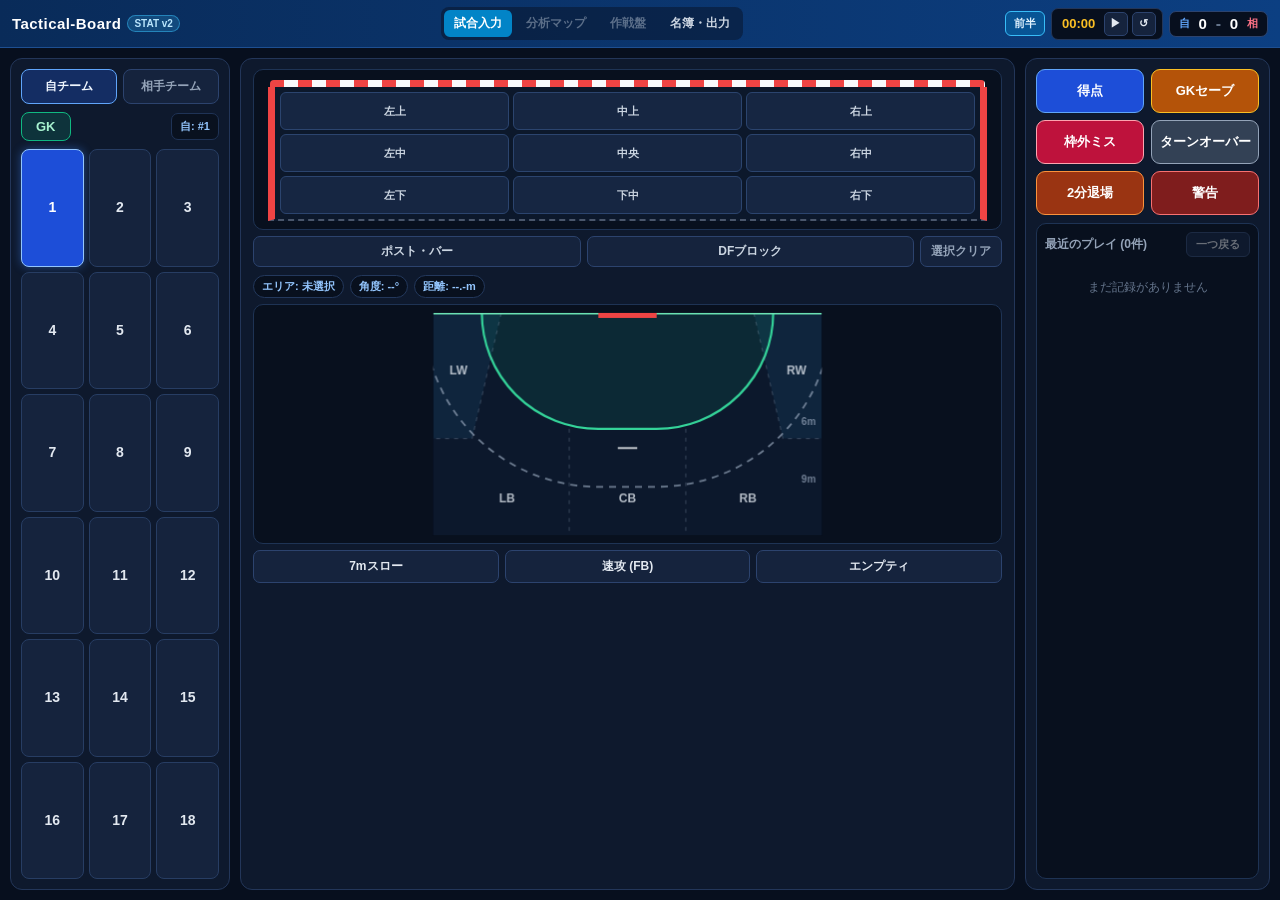
==== commit c33e2269: "Update index.html" ====
--- a/stat-test/index.html
+++ b/stat-test/index.html
@@ -189,8 +189,12 @@
         </div>
     </section>
 
-    <script>
+   <script>
         (function() {
+            if ('serviceWorker' in navigator) {
+                navigator.serviceWorker.register('./sw.js', { scope: './' }).catch(() => {});
+            }
+
             const v = Date.now();
             const cssLink = document.getElementById('dynamic-css');
             if (cssLink) cssLink.href = 'style.css?v=' + v;
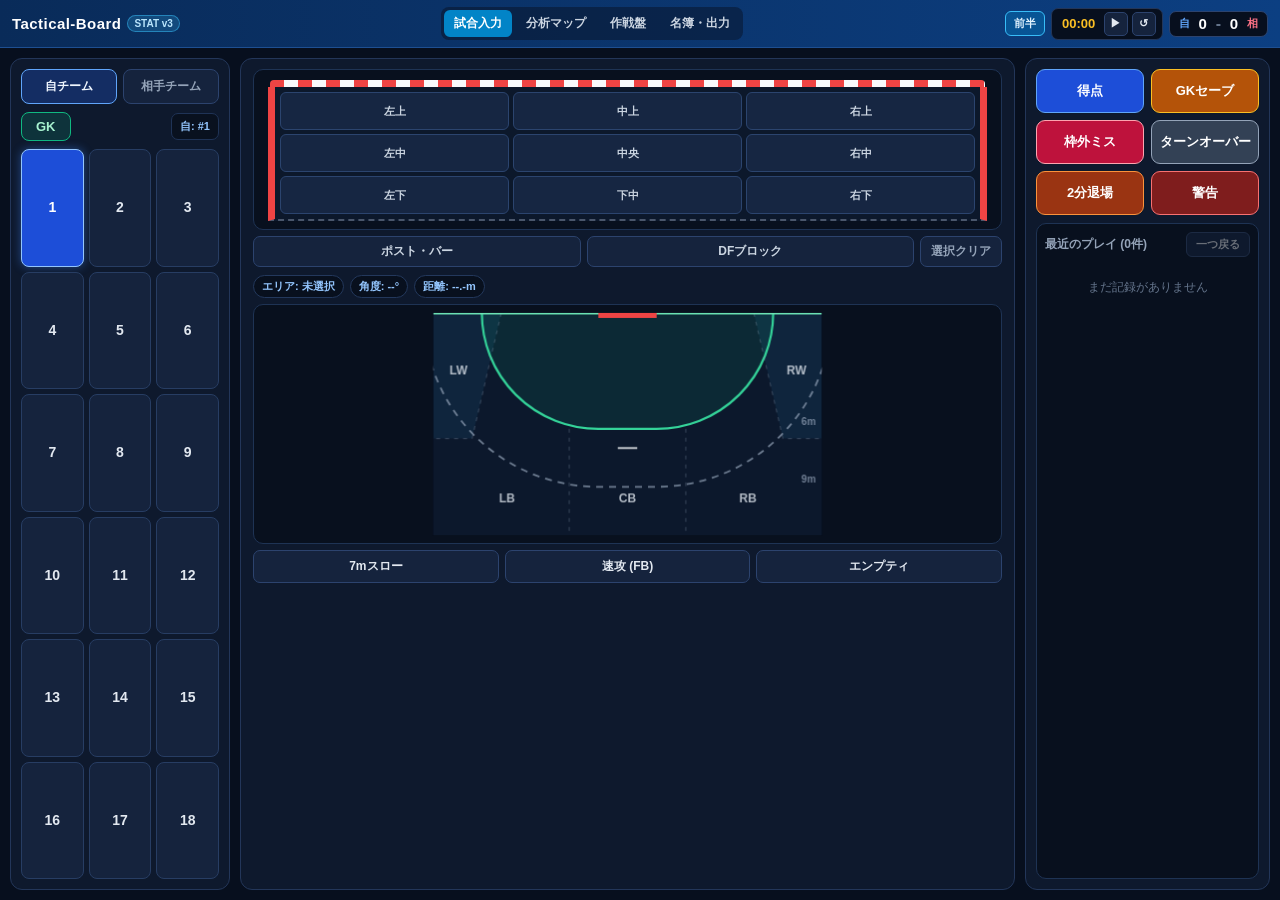
==== commit ce81a561: "Update index.html" ====
--- a/stat-test/index.html
+++ b/stat-test/index.html
@@ -6,21 +6,21 @@
     <meta http-equiv="Cache-Control" content="no-cache, no-store, must-revalidate">
     <meta http-equiv="Pragma" content="no-cache">
     <meta http-equiv="Expires" content="0">
-    <title>Tactical-Board STAT (Step 2)</title>
+    <title>Tactical-Board STAT (Step 3)</title>
     <link id="dynamic-css" rel="stylesheet" href="style.css">
 </head>
 <body>
-    <!-- 上部ヘッダー（タブ・タイマー・前後半・スコア） -->
+    <!-- 上部ヘッダー（全4タブ有効化・タイマー・前後半・スコア） -->
     <header class="top-header">
         <div class="brand-area">
             <span class="brand-title">Tactical-Board</span>
-            <span class="brand-badge">STAT v2</span>
+            <span class="brand-badge">STAT v3</span>
         </div>
 
         <nav class="mode-tabs" aria-label="画面切替">
             <button class="tab-btn active" data-tab="input">試合入力</button>
-            <button class="tab-btn" data-tab="map" disabled title="ステップ3で実装予定">分析マップ</button>
-            <button class="tab-btn" data-tab="tactics" disabled title="ステップ3で実装予定">作戦盤</button>
+            <button class="tab-btn" data-tab="map">分析マップ</button>
+            <button class="tab-btn" data-tab="tactics">作戦盤</button>
             <button class="tab-btn" data-tab="roster">名簿・出力</button>
         </nav>
 
@@ -41,9 +41,10 @@
         </div>
     </header>
 
-    <!-- タブ1：試合入力ワークスペース -->
+    <!-- ==========================================
+         タブ1：試合入力ワークスペース
+    ========================================== -->
     <main id="view-input" class="workspace">
-        <!-- 左パネル：チーム切替・GK・背番号 -->
         <section class="panel player-panel">
             <div class="team-switch">
                 <button class="team-btn active own" data-team="own">自チーム</button>
@@ -58,9 +59,7 @@
             <div id="jersey-grid" class="jersey-grid" aria-label="背番号選択"></div>
         </section>
 
-        <!-- 中央パネル：ゴール9分割＆6m〜9m実測コート図 -->
         <section class="panel center-panel">
-            <!-- 上段：ゴール9分割＆枠外・ブロック -->
             <div class="goal-section">
                 <div class="goal-outer">
                     <div class="goal-crossbar"></div>
@@ -73,7 +72,6 @@
                 </div>
             </div>
 
-            <!-- 下段：6m〜9m実測コート図（LW/RWコーナー配置・LB/CB/RB広め） -->
             <div class="court-section">
                 <div class="court-telemetry">
                     <span id="telemetry-zone" class="telemetry-pill">エリア: 未選択</span>
@@ -93,7 +91,6 @@
             </div>
         </section>
 
-        <!-- 右パネル：結果確定＆直近プレイログ -->
         <section class="panel action-panel">
             <div class="result-grid">
                 <button class="result-btn goal" data-result="goal">得点</button>
@@ -116,10 +113,165 @@
         </section>
     </main>
 
-    <!-- タブ4：名簿・CSV出力・データ管理 -->
+    <!-- ==========================================
+         タブ2：分析マップ（GK分析・DF分析・決定率）
+    ========================================== -->
+    <section id="view-map" class="map-workspace" style="display: none;">
+        <div class="filter-toolbar panel">
+            <div class="filter-group">
+                <button class="map-team-btn active own" data-map-team="own">自チーム攻撃（シュート分析）</button>
+                <button class="map-team-btn opp" data-map-team="opp">相手チーム攻撃（GK・DF分析）</button>
+            </div>
+
+            <div class="filter-group">
+                <select id="map-half-filter" class="filter-select" aria-label="前後半絞り込み">
+                    <option value="all">全時間帯（前半＋後半）</option>
+                    <option value="前半">前半のみ</option>
+                    <option value="後半">後半のみ</option>
+                </select>
+
+                <select id="map-player-filter" class="filter-select" aria-label="選手絞り込み">
+                    <option value="all">全選手</option>
+                </select>
+
+                <label class="toggle-check">
+                    <input type="checkbox" id="map-show-lines" checked>
+                    <span>角度ライン表示</span>
+                </label>
+            </div>
+
+            <div class="map-kpi-strip">
+                <span class="kpi-pill">シュート: <strong id="kpi-shots">0</strong>本</span>
+                <span class="kpi-pill">得点: <strong id="kpi-goals">0</strong>点</span>
+                <span class="kpi-pill" id="kpi-rate-pill">決定率: <strong id="kpi-rate">0.0%</strong></span>
+            </div>
+        </div>
+
+        <div class="map-main-grid">
+            <!-- 左：6m〜9m実測シュートマップ -->
+            <div class="panel map-court-card">
+                <div class="card-title-row">
+                    <h2>シュート打点・角度マップ（6m〜9m）</h2>
+                    <div class="map-legend">
+                        <span class="leg-item"><i class="dot-goal"></i>得点</span>
+                        <span class="leg-item"><i class="dot-save"></i>GKセーブ</span>
+                        <span class="leg-item"><i class="dot-miss"></i>枠外・ブロック</span>
+                    </div>
+                </div>
+                <div class="map-canvas-wrap">
+                    <canvas id="analysis-court-canvas"></canvas>
+                </div>
+            </div>
+
+            <!-- 右：ゴール9分割ヒートマップ＆エリア別集計 -->
+            <div class="map-right-col">
+                <div class="panel map-goal-card">
+                    <div class="card-title-row">
+                        <h2 id="map-goal-title">ゴールコース別 決定率</h2>
+                        <span class="helper-note" id="map-special-counts">ポスト:0 / ブロック:0</span>
+                    </div>
+                    <div class="analysis-goal-outer">
+                        <div class="goal-crossbar"></div>
+                        <div class="goal-frame-body">
+                            <div id="analysis-goal-grid" class="analysis-goal-grid"></div>
+                        </div>
+                    </div>
+                </div>
+
+                <div class="panel map-table-card">
+                    <div class="card-title-row">
+                        <h2>エリア・距離帯別 集計</h2>
+                    </div>
+                    <div class="analysis-table-wrap">
+                        <table class="analysis-table">
+                            <thead>
+                                <tr>
+                                    <th>エリア / 区分</th>
+                                    <th>本数</th>
+                                    <th>得点</th>
+                                    <th>セーブ</th>
+                                    <th id="th-rate-col">決定率</th>
+                                </tr>
+                            </thead>
+                            <tbody id="analysis-area-tbody"></tbody>
+                        </table>
+                    </div>
+                </div>
+            </div>
+        </div>
+    </section>
+
+    <!-- ==========================================
+         タブ3：作戦盤（Tactical-Board ＋ STATデータ重ね表示）
+    ========================================== -->
+    <section id="view-tactics" class="tactics-workspace" style="display: none;">
+        <!-- 上段ツールバー：描画ツール・色・コート・STAT重ね表示 -->
+        <div class="tactics-toolbar panel">
+            <div class="tool-cluster">
+                <button class="tb-tool-btn active" data-tb-tool="move">✋ 移動</button>
+                <button class="tb-tool-btn" data-tb-tool="line">╱ 実線</button>
+                <button class="tb-tool-btn" data-tb-tool="dashed">┄ 点線</button>
+                <button class="tb-tool-btn" data-tb-tool="arrow">↗ 矢印</button>
+                <button class="tb-tool-btn" data-tb-tool="erase">⌫ 消去</button>
+            </div>
+
+            <div class="tool-cluster color-cluster">
+                <button class="color-swatch active" data-tb-color="#facc15" style="background:#facc15;" title="黄"></button>
+                <button class="color-swatch" data-tb-color="#ffffff" style="background:#ffffff;" title="白"></button>
+                <button class="color-swatch" data-tb-color="#38bdf8" style="background:#38bdf8;" title="水色"></button>
+                <button class="color-swatch" data-tb-color="#fb7185" style="background:#fb7185;" title="赤"></button>
+                <button id="btn-tb-undo-line" class="tb-mini-btn">線1つ戻る</button>
+                <button id="btn-tb-clear-lines" class="tb-mini-btn">線全消去</button>
+            </div>
+
+            <div class="tool-cluster">
+                <button id="btn-tb-court-mode" class="tb-mini-btn accent">コート: 半面</button>
+                <select id="tb-stat-overlay" class="filter-select" title="STATデータの重ね表示">
+                    <option value="off">STAT重ね表示: OFF</option>
+                    <option value="own">STAT重ね: 自チーム攻撃</option>
+                    <option value="opp">STAT重ね: 相手攻撃(GK・DF分析)</option>
+                </select>
+            </div>
+        </div>
+
+        <!-- 中段バー：DF陣形プリセット＆キーフレーム（コマ送りアニメーション） -->
+        <div class="tactics-subbar panel">
+            <div class="tool-cluster">
+                <span class="subbar-label">陣形:</span>
+                <button id="btn-tb-def-side" class="tb-mini-btn" title="陣形セット対象チーム切替">守備: 相手(赤)</button>
+                <button class="tb-preset-btn" data-formation="6-0">6:0 DF</button>
+                <button class="tb-preset-btn" data-formation="5-1">5:1 DF</button>
+                <button class="tb-preset-btn" data-formation="3-2-1">3:2:1 DF</button>
+                <button class="tb-preset-btn" data-formation="4-2">4:2 DF</button>
+                <button id="btn-tb-reset-pos" class="tb-mini-btn">初期配置</button>
+            </div>
+
+            <div class="tool-cluster anim-cluster">
+                <span class="subbar-label">コマ送り:</span>
+                <button id="btn-kf-add" class="tb-mini-btn green">＋コマ追加</button>
+                <button id="btn-kf-play" class="tb-mini-btn amber">▶ 再生</button>
+                <label class="toggle-check" style="font-size:11px;">
+                    <input type="checkbox" id="chk-kf-loop" checked>
+                    <span>ループ</span>
+                </label>
+                <div id="kf-list-wrap" class="kf-list-wrap"></div>
+                <button id="btn-kf-clear" class="tb-mini-btn danger">コマ消去</button>
+            </div>
+        </div>
+
+        <!-- メイン作戦盤キャンバス -->
+        <div class="panel tactics-board-card">
+            <div class="tactics-canvas-wrap">
+                <canvas id="tactics-canvas"></canvas>
+            </div>
+        </div>
+    </section>
+
+    <!-- ==========================================
+         タブ4：名簿・CSV出力・データ管理
+    ========================================== -->
     <section id="view-roster" class="roster-workspace" style="display: none;">
         <div class="roster-grid-layout">
-            <!-- 左カード：試合情報＆CSV出力＆リセット -->
             <div class="panel roster-side-card">
                 <div class="card-title-row">
                     <h2>試合情報・データ出力</h2>
@@ -162,7 +314,6 @@
                 </div>
             </div>
 
-            <!-- 右カード：選手名簿登録 -->
             <div class="panel roster-main-card">
                 <div class="card-title-row">
                     <h2>選手名簿登録（1〜18番）</h2>
@@ -171,7 +322,7 @@
                         <button class="roster-team-btn opp" data-roster-team="opp">相手チーム名簿</button>
                     </div>
                 </div>
-                <p class="helper-note" style="margin-top: 0;">登録した選手名は「試合入力」の背番号ボタンに自動反映され、Tactical-Boardとも共有されます。</p>
+                <p class="helper-note" style="margin-top: 0;">登録した選手名は「試合入力」「分析マップ」「作戦盤」のすべてに自動反映されます。</p>
 
                 <div class="roster-table-wrap">
                     <table class="roster-table">
@@ -189,12 +340,11 @@
         </div>
     </section>
 
-   <script>
+    <script>
         (function() {
             if ('serviceWorker' in navigator) {
                 navigator.serviceWorker.register('./sw.js', { scope: './' }).catch(() => {});
             }
-
             const v = Date.now();
             const cssLink = document.getElementById('dynamic-css');
             if (cssLink) cssLink.href = 'style.css?v=' + v;
